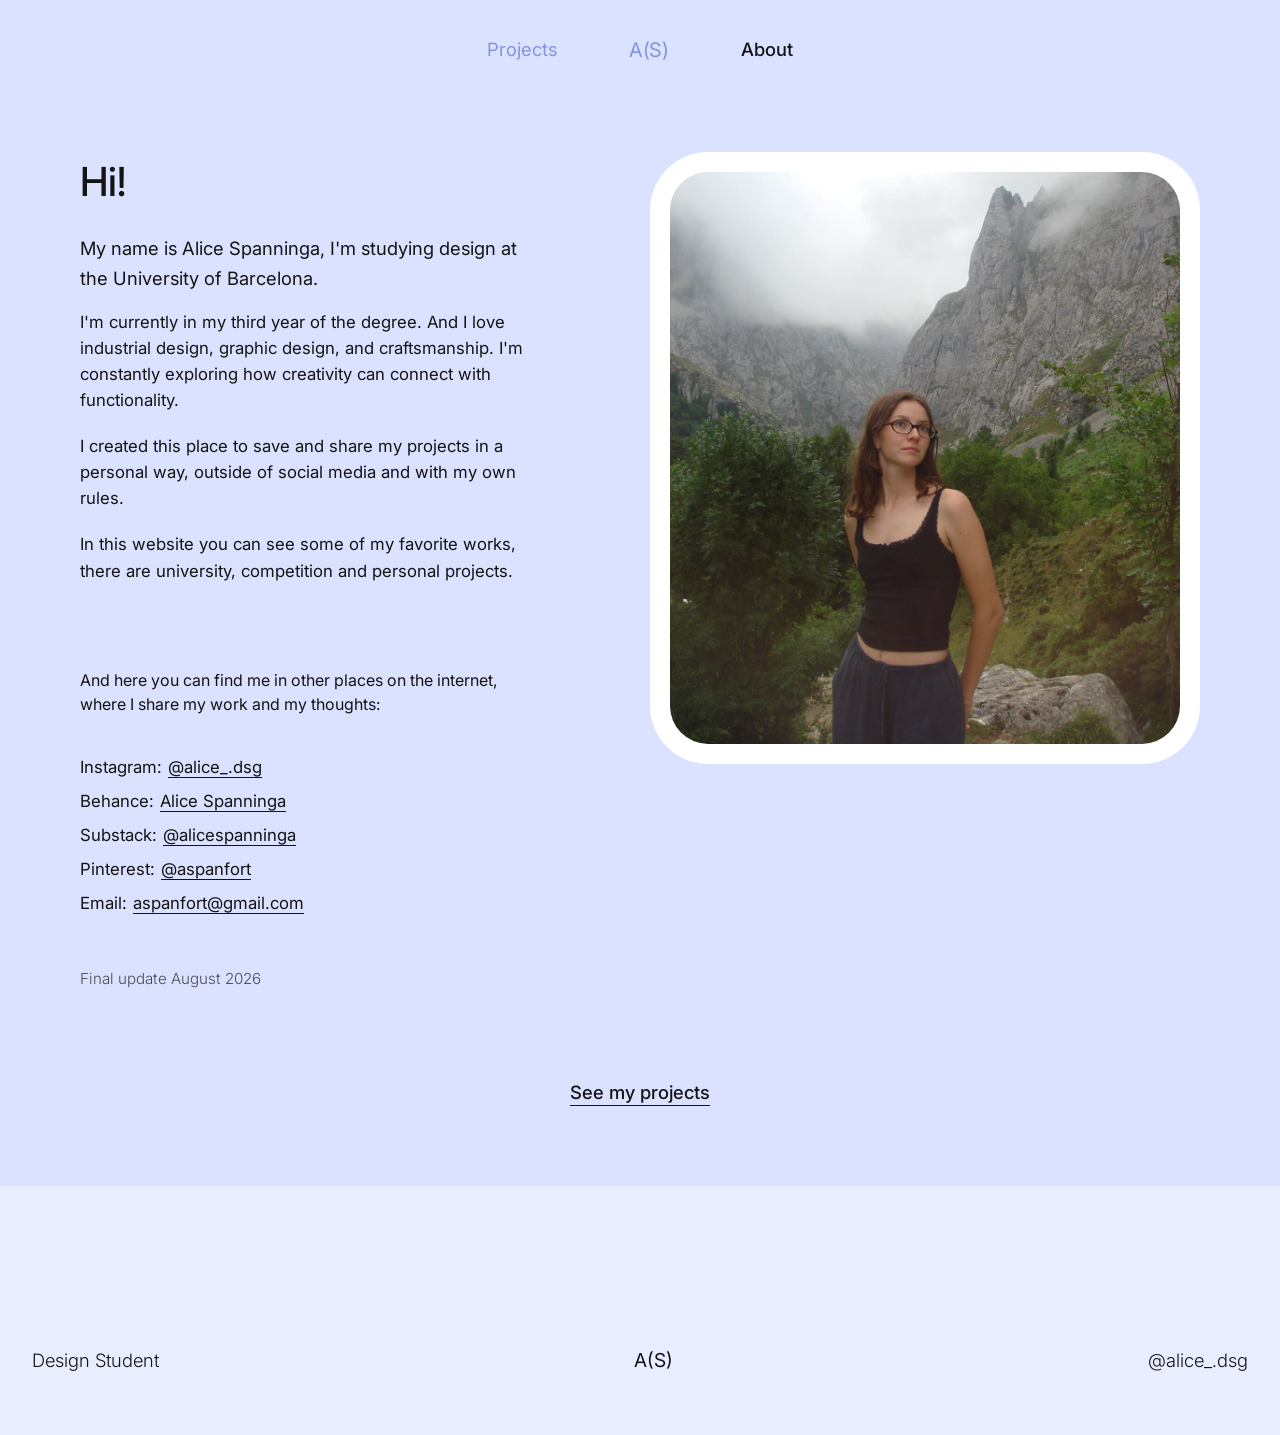
==== about.html @ 512e4070 "Add files via upload" ====
<!DOCTYPE html>
<html lang="en">
<head>
  <meta charset="UTF-8" />
  <meta name="viewport" content="width=device-width, initial-scale=1.0" />
  <title>About — A(S)</title>
  <link rel="icon" type="image/png" href="img/favicon.png" />
  <link rel="stylesheet" href="style.css" />

  <link rel="preconnect" href="https://fonts.googleapis.com">
  <link rel="preconnect" href="https://fonts.gstatic.com" crossorigin>
  <link href="https://fonts.googleapis.com/css2?family=Inter:wght@300;400;500;600&display=swap" rel="stylesheet">
</head>
<body>

  <a href="#main-content" class="skip-link">Skip to main content</a>

  <!-- Header: About activo (negro) y A(S) en color azul suave -->
  <header class="site-header" id="site-header">
    <nav class="nav-center" aria-label="Main Navigation">
      <a href="projects.html" class="nav-link">Projects</a>
      <a href="index.html" class="brand-logo brand-subpage" aria-label="Go to Home">A(S)</a>
      <a href="about.html" class="nav-link nav-active" aria-current="page">About</a>
    </nav>
  </header>

  <main id="main-content">
    <section class="about-container" aria-label="About Alice Spanninga">

      <!-- Columna izquierda: Texto y enlaces -->
      <div class="about-text-col">
        
        <!-- Bloque 1: Saludo e introducción -->
        <div class="about-intro-block">
          <h1 class="about-greeting">Hi!</h1>
          <p class="about-lead">
            My name is Alice Spanninga, I'm studying design at the University of Barcelona.
          </p>
        </div>

        <!-- Bloque 2: Resto de la biografía y enlaces -->
        <div class="about-rest-block">
          <div class="about-bio">
            <p>
              I'm currently in my third year of the degree. And I love industrial design, graphic design, and craftsmanship. I'm constantly exploring how creativity can connect with functionality.
            </p>
            <p>
              I created this place to save and share my projects in a personal way, outside of social media and with my own rules.
            </p>
            <p>
              In this website you can see some of my favorite works, there are university, competition and personal projects.
            </p>
          </div>

          <!-- Enlaces -->
           <br>
           <p>
            And here you can find me in other places on the internet, where I share my work and my thoughts:
           </p>
          <ul class="about-links" aria-label="Contact and Social links">
            <li>
              <span class="link-label">Instagram:</span>
              <a href="https://instagram.com/alice_.dsg" target="_blank" rel="noopener noreferrer">@alice_.dsg</a>
            </li>
            <li>
              <span class="link-label">Behance:</span>
              <a href="https://www.behance.net/alicespanninga" target="_blank" rel="noopener noreferrer">Alice Spanninga</a>
            </li>
            <li>
              <span class="link-label">Substack:</span>
              <a href="https://substack.com/@alicespanninga" target="_blank" rel="noopener noreferrer">@alicespanninga</a>
            </li>
            <li>
              <span class="link-label">Pinterest:</span>
              <a href="https://pin.it/3tM5AaxpU" target="_blank" rel="noopener noreferrer">@aspanfort</a>
            </li>
            <li>
              <span class="link-label">Email:</span>
              <button type="button" class="copy-email-btn" id="copyEmailBtn" aria-label="Copy email address" title="Click to copy">
                <span id="emailText">aspanfort@gmail.com</span>
                <span id="copyNotice" class="copy-badge" aria-live="polite"></span>
              </button>
            </li>
          </ul>

          <p class="about-update">Final update August 2026</p>
        </div>

      </div>

      <!-- Columna derecha: Foto -->
      <div class="about-image-col">
        <div class="about-card-frame">
          <img src="img/projects-about/About-Alice.jpg" alt="Alice Spanninga in the mountains" />
        </div>
      </div>

      <!-- Centrado global absoluto a todo el ancho (debajo de las 2 columnas en PC) -->
      <div class="about-cta-wrapper">
        <a href="projects.html" class="about-cta-link">See my projects</a>
      </div>

    </section>
    


  </main>

  <!-- Footer (#E8EDFF) -->
  <footer class="site-footer">
    <div class="footer-spacer-top"></div>
    <div class="footer-inner">
      <span class="footer-role">Design Student</span>
      <span class="footer-logo">A(S)</span>
      <a href="https://instagram.com/alice_.dsg" target="_blank" rel="noopener noreferrer" class="footer-social">
        @alice_.dsg
      </a>
    </div>
    <div class="footer-spacer-bottom"></div>
  </footer>

  <script>
    // Header dinámico
    let lastScrollY = window.pageYOffset;
    const header = document.getElementById('site-header');

    window.addEventListener('scroll', () => {
      const currentScrollY = window.pageYOffset;
      if (currentScrollY <= 80) {
        header.classList.remove('nav-hidden');
      } else if (currentScrollY > lastScrollY) {
        header.classList.add('nav-hidden');
      } else {
        header.classList.remove('nav-hidden');
      }
      lastScrollY = currentScrollY;
    });

    // Copiar email al portapapeles
    const emailBtn = document.getElementById('copyEmailBtn');
    const emailText = document.getElementById('emailText');
    const notice = document.getElementById('copyNotice');

    emailBtn.addEventListener('click', () => {
      const email = 'aspanfort@gmail.com';
      navigator.clipboard.writeText(email).then(() => {
        notice.textContent = '(Copied!)';
        notice.classList.add('visible');
        setTimeout(() => {
          notice.classList.remove('visible');
          notice.textContent = '';
        }, 2200);
      });
    });
  </script>

</body>
</html>
---- style.css ----
/* --- RESET & VARIABLES --- */
:root {
  --bg-page: #dae2ff;         /* Fondo web y cabecera */
  --bg-footer: #e8edff;       /* Fondo solicitado para el footer */
  --nav-purple: #8592e0;      /* Tono para Projects y About */
  --text-main: #141414;
  --text-muted: #494c53;
  --radius-card: 20px;
  --gap-cards: 14px;
}

*, *::before, *::after {
  box-sizing: border-box;
  margin: 0;
  padding: 0;
}

html {
  scroll-behavior: smooth;
}

body {
  font-family: 'Inter', -apple-system, BlinkMacSystemFont, 'Segoe UI', Roboto, sans-serif;
  background-color: var(--bg-page);
  color: var(--text-main);
  line-height: 1.5;
  -webkit-font-smoothing: antialiased;
}

/* Skip link accesibilidad */
.skip-link {
  position: absolute;
  top: -60px;
  left: 20px;
  background: var(--text-main);
  color: #fff;
  padding: 10px 18px;
  z-index: 2000;
  text-decoration: none;
  border-radius: 6px;
  font-weight: 400;
}
.skip-link:focus {
  top: 15px;
}

a:focus-visible {
  outline: 2px solid var(--nav-purple);
  outline-offset: 4px;
}

/* --- HEADER DINÁMICO --- */
.site-header {
  position: fixed;
  top: 0;
  left: 0;
  right: 0;
  z-index: 1000;
  background-color: var(--bg-page);
  padding: 2.2rem 2rem;
  transition: transform 0.3s ease;
}

.site-header.nav-hidden {
  transform: translateY(-100%);
}

.nav-center {
  display: flex;
  justify-content: center;
  align-items: center;
  gap: 4.5rem;
  max-width: 650px;
  margin: 0 auto;
}

.nav-link {
  font-size: 1.15rem;
  font-weight: 400;
  color: var(--nav-purple);
  text-decoration: none;
  transition: opacity 0.2s ease;
}

.nav-link:hover {
  opacity: 0.7;
}

.brand-logo {
  font-size: 1.25rem;
  font-weight: 500;
  color: var(--text-main);
  text-decoration: none;
  letter-spacing: -0.3px;
}

/* Estado activo en sección Projects */
.nav-link.nav-active {
  color: var(--text-main);
  font-weight: 500;
}

.brand-logo.brand-subpage {
  color: var(--nav-purple);
  font-weight: 400;
}

/* --- HERO (HOME) --- */
.hero-section {
  text-align: center;
  padding-top: 9.5rem;
  padding-bottom: 3.5rem;
  padding-left: 1.5rem;
  padding-right: 1.5rem;
}

.hero-title {
  font-size: clamp(2rem, 4vw, 2.5rem);
  font-weight: 500;
  letter-spacing: -0.4px;
  margin-bottom: 0.8rem;
}

.hero-subtitle {
  font-size: clamp(0.95rem, 1.8vw, 1.15rem);
  color: var(--text-muted);
  font-weight: 400;
  line-height: 1.5;
}
/* --- MOSAICO EDITORIAL (HOME) - MEDIDAS EXACTAS DE FIGMA --- */
:root {
  --mosaic-max-w: 1120px; /* Ancho total exacto del contenido en Figma */
  --gap-cards: 20px;       /* Separación exacta de 20px */
  --radius-card: 20px;
}

.mosaic-container {
  width: 90%;
  max-width: var(--mosaic-max-w);
  margin: 0 auto;
  display: flex;
  flex-direction: column;
  gap: var(--gap-cards);
}

.mosaic-row {
  display: flex;
  gap: var(--gap-cards);
  width: 100%;
  align-items: flex-start; /* Evita que Safari alargue las tarjetas */
}

.card-link {
  text-decoration: none;
  color: inherit;
  cursor: pointer;
  display: block;
}

.card {
  position: relative;
  overflow: hidden;
  border-radius: var(--radius-card);
  background-color: var(--bg-page);
}

.card img {
  width: 100%;
  height: 100%;
  object-fit: cover;
  display: block;
  border-radius: var(--radius-card);
  transition: transform 0.3s ease;
}

.card:hover img {
  transform: scale(1.015);
}

/* --- FILA 1: Hush (550x621) & Post-Data (550x621) --- */
.row-equal .card {
  flex: 0 0 calc((100% - var(--gap-cards)) / 2); /* 550px */
  aspect-ratio: 550 / 621;
}

/* --- FILA 2: Colillas texto (360x347) + Confusión (360x367) vs Fahrenheit (740x714) --- */
.row-asymmetric-split {
  display: flex;
  gap: var(--gap-cards);
  align-items: flex-start;
}

/* Columna izquierda de 360px (32.14% del total) */
.col-stacked {
  flex: 0 0 calc((360 / 1120) * (100% - var(--gap-cards)));
  display: flex;
  flex-direction: column;
  gap: var(--gap-cards);
}

.col-stacked .card:first-child {
  aspect-ratio: 360 / 347;
}

.col-stacked .card:last-child {
  aspect-ratio: 360 / 367;
}

/* Columna derecha de 740px (66.07% del total) */
.col-single {
  flex: 0 0 calc((740 / 1120) * (100% - var(--gap-cards)));
}

.col-single .card {
  width: 100%;
  aspect-ratio: 740 / 714;
}

/* --- FILA 3: Interrail Fan + Martino Gamper (Más apaisada, sin cortes) --- */
.card-interrail-fan {
  flex: 0 0 calc((740 / 1120) * (100% - var(--gap-cards)));
  aspect-ratio: 16 / 10; /* Proporción más compacta para que respire */
}

.card-archive {
  flex: 0 0 calc((360 / 1120) * (100% - var(--gap-cards)));
  aspect-ratio: 360 / 460; /* Reduce la altura para que no corte Martino Gamper */
}

/* Ajuste específico para que Martino Gamper no corte el encabezado */
.card-archive img {
  object-fit: contain; /* Muestra el cartel completo con su marco azul sin rebanar */
  background-color: #4f6396; /* Tono azul del marco en Figma de fondo */
}

/* --- FILA 4: Colillas cenicero (550x621) + Carpeta UB (550x621) --- */
.card-colillas,
.card-ubfolder {
  flex: 0 0 calc((100% - var(--gap-cards)) / 2);
  aspect-ratio: 550 / 621;
}

/* --- FILA 5: Print Experiments + Sant Pere Poster (Altura equilibrada) --- */
.card-print-exp {
  flex: 0 0 calc((360 / 1120) * (100% - var(--gap-cards)));
  aspect-ratio: 360 / 410; /* Menos alargada verticalmente */
}

.card-santpere {
  flex: 0 0 calc((740 / 1120) * (100% - var(--gap-cards)));
  aspect-ratio: 16 / 9.2; /* Proporción apaisada natural para no cortar el cartel */
}

/* --- FILA 6: Interrail verde azul (740x714) vs Maqueta Hush (360x347) + Bolso (360x347) --- */
.row-last-block {
  display: flex;
  gap: var(--gap-cards);
  align-items: flex-start;
}

.col-interrail-wide {
  flex: 0 0 calc((740 / 1120) * (100% - var(--gap-cards)));
}

.col-interrail-wide .card {
  width: 100%;
  aspect-ratio: 740 / 714;
}

.col-right-stacked {
  flex: 0 0 calc((360 / 1120) * (100% - var(--gap-cards)));
  display: flex;
  flex-direction: column;
  gap: var(--gap-cards);
}

.col-right-stacked .card {
  aspect-ratio: 360 / 347;
}

/* --- RESPONSIVE EN MÓVIL --- */
@media (max-width: 768px) {
  .mosaic-row,
  .row-asymmetric-split,
  .row-last-block {
    flex-direction: column;
    gap: 16px;
  }

  .card,
  .col-stacked,
  .col-single,
  .col-interrail-wide,
  .col-right-stacked,
  .card-interrail-fan,
  .card-archive,
  .card-colillas,
  .card-ubfolder,
  .card-print-exp,
  .card-santpere,
  .row-equal .card {
    flex: 1 1 100%;
    width: 100%;
    aspect-ratio: auto;
    height: auto;
  }
}

/* --- VIEW ALL PROJECTS --- */
.view-all-wrapper {
  text-align: center;
  padding: 6.5rem 1rem 5rem;
}

.view-all-link {
  font-size: 1.15rem;
  font-weight: 400;
  color: var(--text-main);
  text-decoration: underline;
  text-underline-offset: 6px;
  transition: opacity 0.2s ease;
}

.view-all-link:hover {
  opacity: 0.7;
}

/* --- FOOTER (#E8EDFF) --- */
.site-footer {
  background-color: var(--bg-footer);
  padding: 0 2rem;
  width: 100%;
}

.footer-spacer-top {
  height: 160px;
  width: 100%;
}

.footer-spacer-bottom {
  height: 60px;
  width: 100%;
}

.footer-inner {
  max-width: 1260px;
  margin: 0 auto;
  display: flex;
  justify-content: space-between;
  align-items: center;
}

.footer-role {
  font-weight: 300;
  font-size: 1.15rem;
  color: var(--text-main);
}

.footer-logo {
  font-weight: 400;
  font-size: 1.2rem;
  color: var(--text-main);
}

.footer-social {
  font-weight: 300;
  font-size: 1.15rem;
  color: var(--text-main);
  text-decoration: none;
}

.footer-social:hover {
  text-decoration: underline;
}

/* --- CATÁLOGO PROJECTS.HTML (PROPORCIÓN 720x824) --- */
.projects-catalog-container {
  width: 92%;
  max-width: 1260px;
  margin: 0 auto;
  padding-top: 9.5rem;
}

.projects-catalog-grid {
  display: grid;
  grid-template-columns: repeat(3, 1fr);
  column-gap: 24px;
  row-gap: 48px;
}

.catalog-item {
  display: flex;
  flex-direction: column;
}

.catalog-link {
  text-decoration: none;
  color: inherit;
  display: flex;
  flex-direction: column;
}

.catalog-item .card {
  width: 100%;
  aspect-ratio: 720 / 824;
  border-radius: var(--radius-card);
  overflow: hidden;
  display: block;
}

.catalog-item .card img {
  width: 100%;
  height: 100%;
  object-fit: cover;
  display: block;
  border-radius: var(--radius-card);
}

.catalog-item:hover .card img {
  transform: scale(1.02);
}

.catalog-title {
  margin-top: 1.2rem;
  font-size: 1.05rem;
  font-weight: 400;
  color: var(--text-main);
  line-height: 1.35;
  text-align: center;
  width: 100%;
}

/* --- MOBILE RESPONSIVE --- */
@media (max-width: 768px) {
  .site-header {
    padding: 1.5rem 1rem;
  }

  .nav-center {
    gap: 2.5rem;
  }

  .mosaic-container,
  .projects-catalog-container {
    width: 94%;
    padding-top: 7rem;
  }

  .mosaic-row,
  .row-asymmetric-split,
  .row-last-block {
    flex-direction: column;
    gap: var(--gap-cards);
  }

  .card-print-exp,
  .card-santpere,
  .card-interrail-fan,
  .card-archive,
  .card-colillas,
  .card-ubfolder,
  .col-stacked,
  .col-single,
  .col-interrail-wide,
  .col-right-stacked,
  .row-equal .card {
    flex: 1 1 100%;
    width: 100%;
    aspect-ratio: auto;
  }

  .projects-catalog-grid {
    grid-template-columns: 1fr;
    row-gap: 32px;
  }

  .view-all-link,
  .footer-role,
  .footer-logo,
  .footer-social {
    font-size: 1rem;
  }

  .footer-spacer-top {
    height: 80px;
  }

  .footer-spacer-bottom {
    height: 35px;
  }
}

/* --- SECCIÓN ABOUT ME (COMPOSICIÓN EXACTA FIGMA) --- */
.about-container {
  width: 90%;
  max-width: 1120px;
  margin: 0 auto;
  padding-top: 9.5rem;
  padding-bottom: 5rem;
  display: flex;
  flex-wrap: wrap; /* Permite que el enlace inferior salte a su propia fila */
  justify-content: space-between;
  align-items: flex-start;
  gap: 40px;
}

/* Columna de texto a la izquierda */
.about-text-col {
  flex: 0 0 460px;
  display: flex;
  flex-direction: column;
}

.about-greeting {
  font-size: clamp(2rem, 3.5vw, 2.5rem);
  font-weight: 500;
  margin-bottom: 1.4rem;
  color: var(--text-main);
}

.about-bio p {
  font-size: 1.05rem;
  line-height: 1.55;
  color: var(--text-main);
  margin-bottom: 1.25rem;
  font-weight: 400;
}

/* Lista de contacto y redes */
.about-links {
  list-style: none;
  margin-top: 1.2rem;
  margin-bottom: 2rem;
  display: flex;
  flex-direction: column;
  gap: 0.55rem;
}

.about-links li {
  font-size: 1.05rem;
  color: var(--text-main);
  display: flex;
  align-items: center;
}

.link-label {
  font-weight: 400;
  margin-right: 6px;
}

.about-links a {
  color: var(--text-main);
  text-decoration: underline;
  text-underline-offset: 4px;
  transition: opacity 0.2s ease;
}

.about-links a:hover {
  opacity: 0.7;
}

/* Botón interactivo para copiar Email */
.copy-email-btn {
  background: none;
  border: none;
  padding: 0;
  margin: 0;
  font-family: inherit;
  font-size: 1.05rem;
  color: var(--text-main);
  text-decoration: underline;
  text-underline-offset: 4px;
  cursor: pointer;
  display: inline-flex;
  align-items: center;
  gap: 8px;
  transition: opacity 0.2s ease;
}

.copy-email-btn:hover {
  opacity: 0.7;
}

.copy-badge {
  font-size: 0.85rem;
  font-weight: 500;
  color: var(--nav-purple);
  opacity: 0;
  transition: opacity 0.2s ease;
}

.copy-badge.visible {
  opacity: 1;
}

/* Fecha de actualización */
.about-update {
  font-size: 0.95rem;
  font-weight: 300;
  color: var(--text-muted);
  margin-bottom: 1rem;
}

/* Enlace 'See my projects' centrado en la pantalla */
.about-cta-wrapper {
  flex: 0 0 100%;
  width: 100%;
  display: flex;
  justify-content: center; /* Centrado absoluto */
  margin-top: 2rem;
}

.about-cta-link {
  font-size: 1.15rem;
  font-weight: 400;
  color: var(--text-main);
  text-decoration: underline;
  text-underline-offset: 6px;
  transition: opacity 0.2s ease;
}

.about-cta-link:hover {
  opacity: 0.7;
}

/* Columna de imagen a la derecha */
.about-image-col {
  flex: 0 0 550px;
}

.about-card-frame {
  width: 550px;
  height: 612px;
  background-color: #ffffff;
  padding: 20px;
  border-radius: 58px;
  box-sizing: border-box;
  overflow: hidden;
}

.about-card-frame img {
  width: 100%;
  height: 100%;
  object-fit: cover;
  display: block;
  border-radius: calc(58px - 20px);
}

/* --- RESPONSIVE EN MÓVIL --- */
@media (max-width: 992px) {
  .about-container {
    flex-direction: column;
    align-items: center;
    gap: 32px;
    padding-top: 7.5rem;
  }

  /* Desempaqueta la columna de texto para intercalar la foto */
  .about-text-col {
    display: contents;
  }

  /* 1. Saludo e introducción arriba */
  .about-intro-block {
    order: 1;
    width: 100%;
  }

  /* 2. Foto en el medio */
  .about-image-col {
    order: 2;
    flex: 0 0 auto;
    width: 100%;
    max-width: 480px;
  }

  .about-card-frame {
    width: 100%;
    height: auto;
    aspect-ratio: 550 / 612;
    border-radius: 40px;
    padding: 16px;
  }

  .about-card-frame img {
    border-radius: 24px;
  }

  /* 3. Resto del texto debajo de la foto */
  .about-rest-block {
    order: 3;
    width: 100%;
  }

  /* 4. 'See my projects' al final */
  .about-cta-wrapper {
    order: 4;
    width: 100%;
    margin-top: 1rem;
  }
}

/* --- LAYOUT EDITORIAL DE CASO DE ESTUDIO (ESPACIADO EXACTO 20PX) --- */
.project-case-study {
  width: 90%;
  max-width: 1120px;
  margin: 0 auto;
  padding-top: 9.5rem;
  padding-bottom: 5rem;
  display: flex;
  flex-direction: column;
  gap: 20px; /* Separación vertical exacta de 20px entre filas */
}

/* Cabecera del caso de estudio centrada */
.project-header-block.text-center {
  display: flex;
  flex-direction: column;
  align-items: center;
  text-align: center;
  margin-bottom: 1rem;
}

.project-detail-title {
  font-size: clamp(1.8rem, 2.5vw, 2.2rem);
  font-weight: 500;
  color: var(--text-main);
  line-height: 1.25;
  margin-bottom: 0.6rem;
}

.project-year {
  font-size: 1.15rem;
  font-weight: 400;
  color: var(--text-main);
  margin-bottom: 0.2rem;
}

.project-category {
  font-size: 1.15rem;
  font-weight: 400;
  color: var(--text-main);
}

/* Contenedores de imagen */
.project-full-row {
  width: 100%;
}

.project-image-box {
  width: 100%;
  border-radius: var(--radius-card);
  overflow: hidden;
  background-color: var(--bg-page);
}

.project-image-box img {
  width: 100%;
  height: auto;
  display: block;
  border-radius: var(--radius-card);
}

/* Filas divididas con gap exacto de 20px */
.project-split-row {
  display: flex;
  gap: 20px; /* Separación horizontal exacta de 20px entre columnas */
  width: 100%;
  align-items: flex-start;
}

.split-col {
  flex: 1 1 calc(50% - 10px);
  display: flex;
  flex-direction: column;
  gap: 20px; /* Separación interna exacta de 20px */
}

.project-text {
  font-size: 1.15rem;
  line-height: 1.6;
  color: var(--text-main);
  font-weight: 400;
}

/* Utilidades para Hush */
.flex-center {
  display: flex;
  align-items: center;
  justify-content: center;
}

.transparent-bg {
  background-color: transparent;
}

/* Showcase digital (1/3 App y 2/3 Web con gap de 20px) */
.hush-digital-showcase {
  display: flex;
  gap: 20px;
  width: 100%;
  margin-top: 0;
  align-items: flex-start;
}

.digital-col {
  display: flex;
  flex-direction: column;
}

.col-one-third {
  flex: 0 0 calc(33.333% - (20px * 2 / 3)); /* 1/3 exacto */
}

.col-two-thirds {
  flex: 0 0 calc(66.666% - (20px * 1 / 3)); /* 2/3 exacto */
}

.digital-subtitle {
  font-size: 1.15rem;
  font-weight: 500;
  color: var(--text-main);
  margin-bottom: 12px;
}

.digital-title-link {
  color: var(--text-main);
  text-decoration: underline;
  text-underline-offset: 4px;
  transition: opacity 0.2s ease;
}

.digital-title-link:hover {
  opacity: 0.7;
}

.digital-box {
  background-color: #ffffff;
  padding: 16px;
  border-radius: var(--radius-card);
}

/* Textos de decibelios debajo de la foto de colores */
.hush-color-labels-grid {
  display: grid;
  grid-template-columns: repeat(3, 1fr);
  gap: 20px;
  width: 100%;
  margin-top: 14px;
}

.color-text-item {
  font-size: 1.05rem;
  line-height: 1.45;
  color: var(--text-main);
  font-weight: 400;
}

/* Códigos QR pegados y con esquinas redondeadas */
.qr-box {
  margin-top: 8px; /* Reducido al mínimo para que quede pegado a la foto */
  display: flex;
  justify-content: center;
  align-items: center;
}

.qr-box img {
  width: 160px;
  height: 160px;
  object-fit: contain;
  display: block;
  border-radius: 14px; /* Esquinas redondeadas */
}

/* Responsive para los textos de decibelios en móvil */
@media (max-width: 768px) {
  .hush-color-labels-grid {
    grid-template-columns: 1fr;
    gap: 12px;
  }
}

/* Enlace a siguiente proyecto */
.next-project-container {
  display: flex;
  justify-content: center;
  align-items: center;
  width: 100%;
  text-align: center;
  padding-top: 96px;
  padding-bottom: 24px;
  margin: 0;
}

.next-project-link {
  font-size: 1.15rem;
  font-weight: 400;
  color: var(--text-main);
  text-decoration: underline;
  text-underline-offset: 6px;
  transition: opacity 0.2s ease;
  display: inline-block;
}

.next-project-link:hover {
  opacity: 0.7;
}

/* Responsive */
@media (max-width: 768px) {
  .project-case-study {
    padding-top: 7rem;
    gap: 20px;
  }

  .project-split-row,
  .hush-digital-showcase {
    flex-direction: column;
    gap: 20px;
  }

  .split-col,
  .col-one-third,
  .col-two-thirds {
    flex: 1 1 100%;
    width: 100%;
  }

  .qr-box img {
    width: 130px;
    height: 130px;
  }
}

/* Ajuste de pliegos de revista abiertos */
.project-full-row .project-image-box {
  width: 100%;
  border-radius: var(--radius-card);
  overflow: hidden;
  background-color: transparent;
}

.project-full-row .project-image-box img {
  width: 100%;
  height: auto;
  display: block;
  border-radius: var(--radius-card);
}


/* Fila dividida en 3 columnas iguales con separación exacta de 20px */
.project-three-row {
  display: flex;
  gap: 20px;
  width: 100%;
  align-items: flex-start;
}

.three-col {
  flex: 1 1 calc((100% - 40px) / 3);
  display: flex;
  flex-direction: column;
}

/* Responsive móvil para 3 columnas */
@media (max-width: 768px) {
  .project-three-row {
    flex-direction: column;
    gap: 20px;
  }

  .three-col {
    flex: 1 1 100%;
    width: 100%;
  }
}


/* Cuadrícula 2x2 para los collages y bocetos al lado del texto */
.experiments-mini-grid {
  display: grid;
  grid-template-columns: repeat(2, 1fr);
  gap: 20px;
  width: 100%;
}

@media (max-width: 768px) {
  .experiments-mini-grid {
    grid-template-columns: 1fr;
    gap: 20px;
  }
}



/* --- MURO MASONRY / PINTEREST (EXPERIMENTS) --- */
.experiments-masonry {
  display: flex;
  gap: 20px; /* Margen horizontal exacto de 20px entre las 2 columnas */
  width: 100%;
  align-items: flex-start;
}

.masonry-col {
  flex: 1 1 calc(50% - 10px);
  display: flex;
  flex-direction: column;
  gap: 20px; /* Margen vertical exacto de 20px entre cada imagen/bloque */
}

/* En móvil pasa a columna única manteniendo los 20px de separación */
@media (max-width: 768px) {
  .experiments-masonry {
    flex-direction: column;
    gap: 20px;
  }

  .masonry-col {
    flex: 1 1 100%;
    width: 100%;
  }
}


/* --- ESTILOS ESPECÍFICOS DE ABOUT (ORDENADOR) --- */
.about-intro-block {
  display: flex;
  flex-direction: column;
}

.about-lead {
  font-size: 1.15rem;
  line-height: 1.6;
  color: var(--text-main);
  margin-bottom: 1rem;
}

.about-rest-block {
  display: flex;
  flex-direction: column;
  gap: 20px;
}

/* Centrado horizontal de 'See my projects' en ordenador */
.about-cta-wrapper {
  display: flex;
  justify-content: center;
  align-items: center;
  width: 100%;
  margin-top: 2rem;
}

.about-cta-link {
  font-size: 1.15rem;
  font-weight: 500;
  color: var(--text-main);
  text-decoration: underline;
  text-underline-offset: 6px;
  transition: opacity 0.2s ease;
}

.about-cta-link:hover {
  opacity: 0.7;
}

/* --- REORDENACIÓN AUTOMÁTICA EN MÓVIL --- */
@media (max-width: 768px) {
  .about-container {
    display: flex;
    flex-direction: column;
    gap: 20px;
  }

  /* Desempaqueta la columna de texto para que sus hijos se ordenen en el flex principal */
  .about-text-col {
    display: contents;
  }

  /* 1. Hi! + My name is Alice... arriba */
  .about-intro-block {
    order: 1;
    width: 100%;
  }

  /* 2. La foto en segundo lugar */
  .about-image-col {
    order: 2;
    width: 100%;
  }

  /* 3. El resto de la bio, enlaces y See my projects abajo */
  .about-rest-block {
    order: 3;
    width: 100%;
  }
}
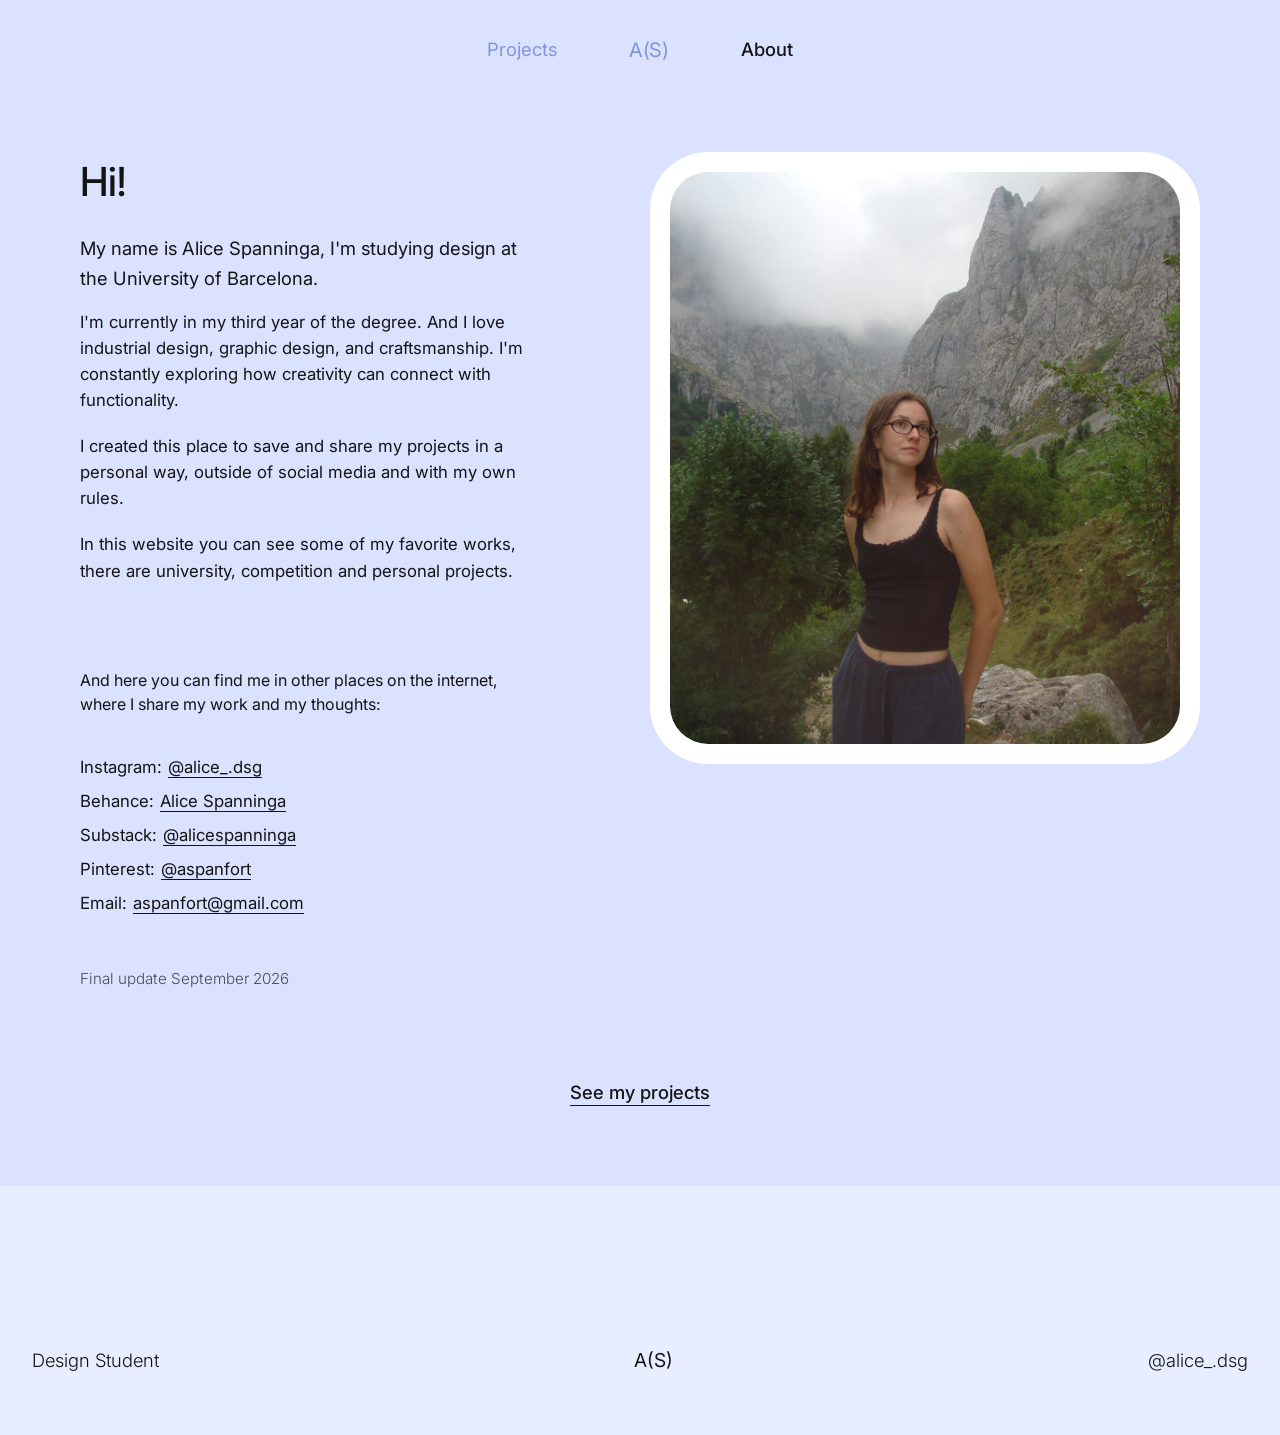
==== commit 24438b43: "Update final update date to September 2026" ====
--- a/about.html
+++ b/about.html
@@ -64,7 +64,7 @@
             </li>
             <li>
               <span class="link-label">Behance:</span>
-              <a href="https://www.behance.net/alicespanninga" target="_blank" rel="noopener noreferrer">Alice Spanninga</a>
+              <a href="https://www.behance.net/alicespannin" target="_blank" rel="noopener noreferrer">Alice Spanninga</a>
             </li>
             <li>
               <span class="link-label">Substack:</span>
@@ -83,7 +83,7 @@
             </li>
           </ul>
 
-          <p class="about-update">Final update August 2026</p>
+          <p class="about-update">Final update September 2026</p>
         </div>
 
       </div>
@@ -155,4 +155,4 @@
   </script>
 
 </body>
-</html>+</html>
--- a/style.css
+++ b/style.css
@@ -1093,4 +1093,18 @@
     order: 3;
     width: 100%;
   }
-}+}
+
+/* --- ENLACES INTERNOS DENTRO DE TEXTO DE PROYECTO --- */
+.project-inline-link {
+  color: var(--text-main);
+  text-decoration: underline;
+  text-underline-offset: 4px;
+  font-weight: 500;
+  transition: opacity 0.2s ease;
+  white-space: nowrap; /* Evita que la flecha se separe de la palabra 'here' */
+}
+
+.project-inline-link:hover {
+  opacity: 0.6;
+}
